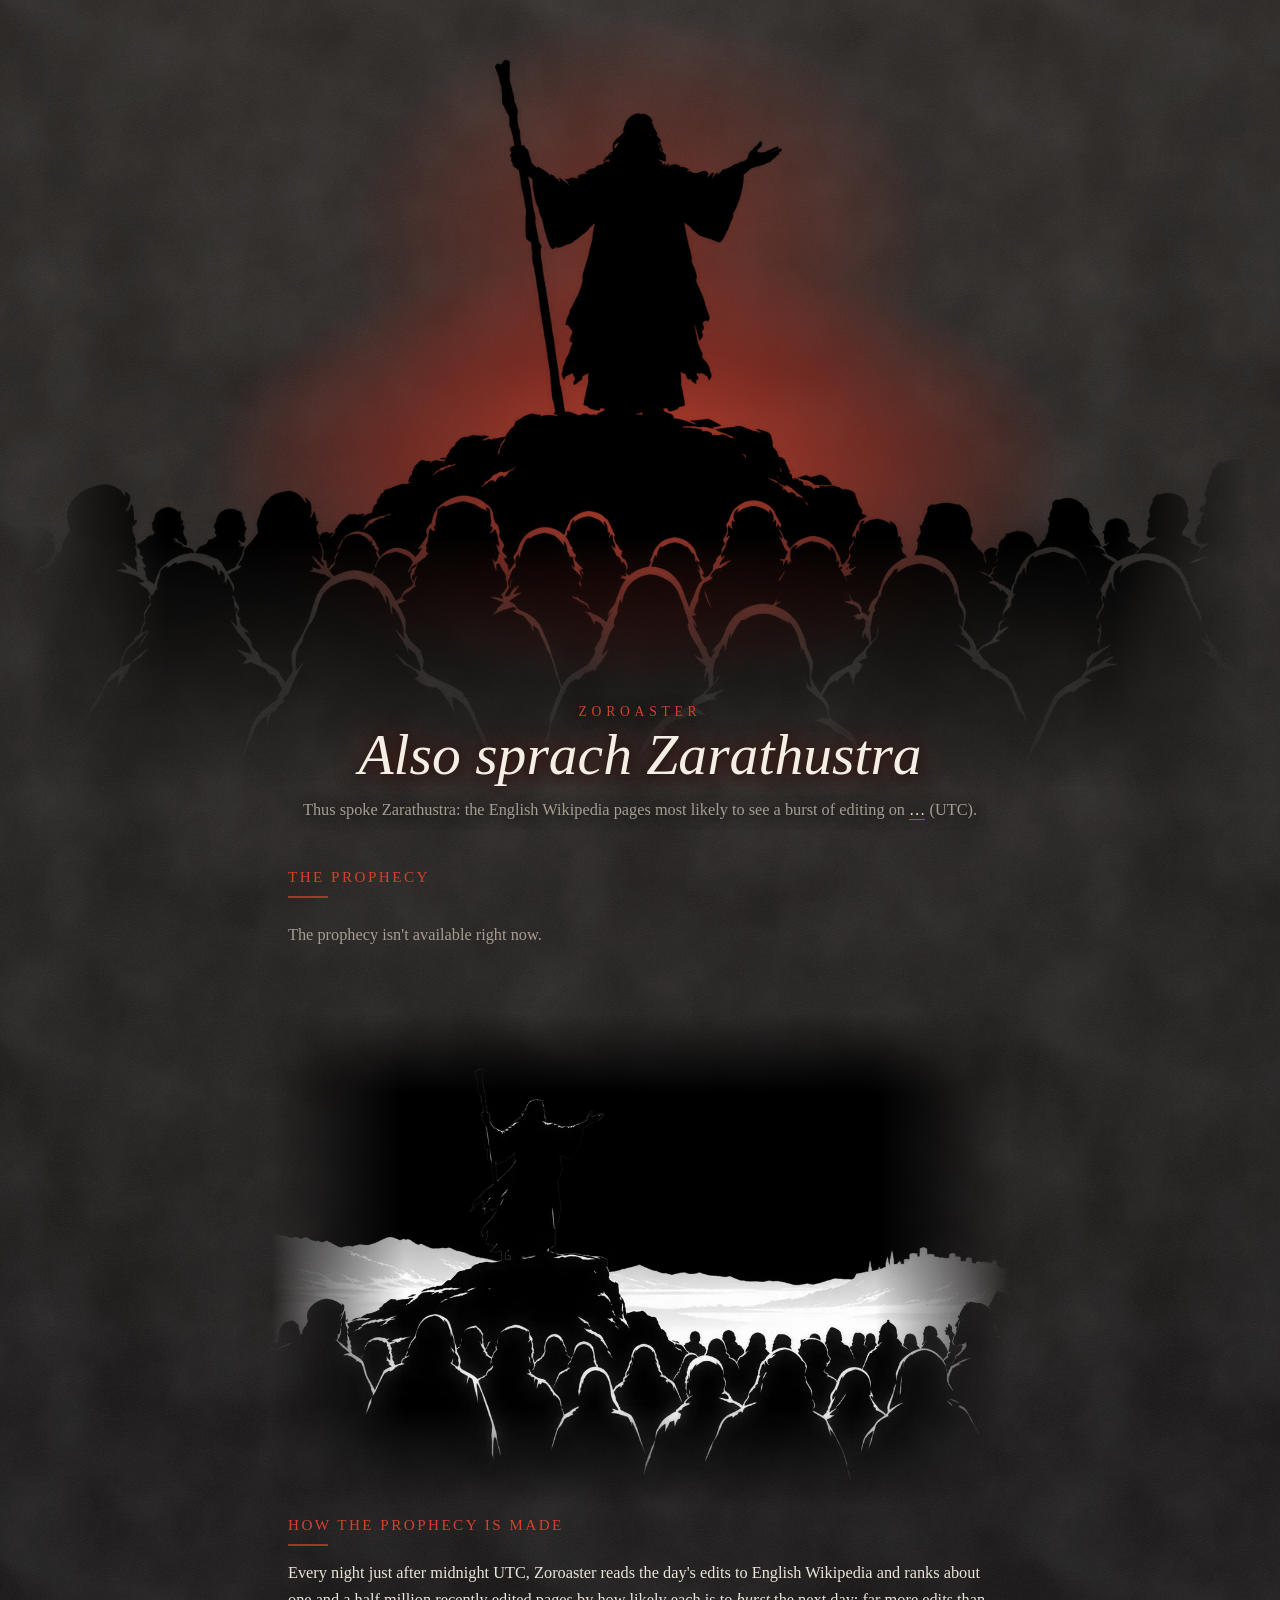
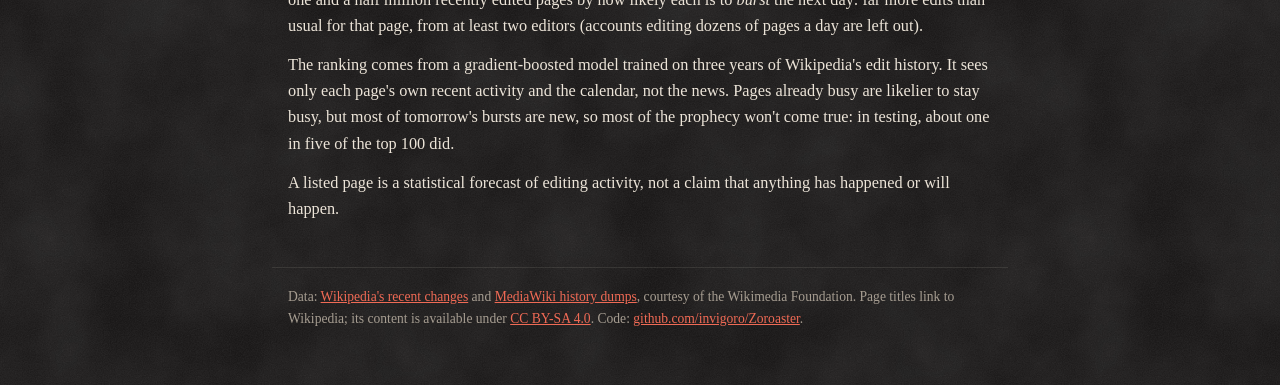
==== web/index.html @ 72b29cdd "Site: dark stone, red accents, and the prophet banner - The page is now dark stone with light text a" ====
<!doctype html>
<html lang="en">
<head>
  <meta charset="utf-8">
  <meta name="viewport" content="width=device-width, initial-scale=1">
  <meta name="color-scheme" content="dark">
  <meta name="theme-color" content="#151312">
  <title>Zoroaster: tomorrow's Wikipedia bursts</title>
  <meta name="description" content="Each night, Zoroaster reads the day's edits to English Wikipedia and foretells which pages will see a burst of editing tomorrow.">
  <link rel="stylesheet" href="style.css">
</head>
<body>
  <header class="hero">
    <div class="sky">
      <img class="banner" src="img/banner.webp" width="1536" height="1024" fetchpriority="high"
        alt="Silhouette of a prophet with a staff, one arm raised, addressing a crowd from a rocky outcrop">
    </div>
    <div class="masthead">
      <p class="kicker">Zoroaster</p>
      <h1>Also sprach Zarathustra</h1>
      <p class="lede">Thus spoke Zarathustra: the English Wikipedia pages most likely to see a burst of editing
        on <strong id="day">…</strong> (UTC).</p>
    </div>
  </header>

  <main>
    <section id="record" class="record" hidden>
      <h2>Yesterday's prophecy</h2>
      <p id="record-text"></p>
    </section>

    <section>
      <h2>The prophecy</h2>
      <ol id="pages" class="pages"><li class="placeholder">Consulting the flames…</li></ol>
    </section>

    <figure class="vision">
      <img src="img/zoroaster_1.webp" width="1200" height="800" loading="lazy" decoding="async"
        alt="Silhouette of the prophet on a crag above a gathered crowd, with a glowing valley and a distant city behind them">
    </figure>

    <section class="about">
      <h2>How the prophecy is made</h2>
      <p>Every night just after midnight UTC, Zoroaster reads the day's edits to English Wikipedia and ranks
        about one and a half million recently edited pages by how likely each is to <em>burst</em> the next day:
        far more edits than usual for that page, from at least two editors (accounts editing dozens of pages a
        day are left out).</p>
      <p>The ranking comes from a gradient-boosted model trained on three years of Wikipedia's edit history.
        It sees only each page's own recent activity and the calendar, not the news. Pages already busy are
        likelier to stay busy, but most of tomorrow's bursts are new, so most of the prophecy won't come true:
        in testing, about one in five of the top 100 did.</p>
      <p>A listed page is a statistical forecast of editing activity, not a claim that anything has happened or
        will happen.</p>
    </section>
  </main>

  <footer>
    <p>Data: <a href="https://www.mediawiki.org/wiki/API:RecentChanges">Wikipedia's recent changes</a> and
      <a href="https://dumps.wikimedia.org/other/mediawiki_history/readme.html">MediaWiki history dumps</a>,
      courtesy of the Wikimedia Foundation. Page titles link to Wikipedia; its content is available under
      <a href="https://creativecommons.org/licenses/by-sa/4.0/">CC BY-SA 4.0</a>.
      Code: <a href="https://github.com/invigoro/Zoroaster">github.com/invigoro/Zoroaster</a>.</p>
    <p id="generated"></p>
  </footer>

  <script src="app.js"></script>
</body>
</html>
---- web/style.css ----
/* Dark stone, light text, red accents. The stone texture is two layers of
   SVG noise drawn by the browser (fine grain and broad mottling), so it costs
   no download. Each filter's region is exactly its tile, which the noise's
   stitching needs to tile without seams (the default region is 10% larger). */
:root {
  color-scheme: dark;
  --stone: #1e1b19;
  --stone-deep: #121010;
  --text: #ece4d8;
  --muted: #a69d91;
  --red: #d4412e;
  --red-bright: #f06a55;
  --red-deep: #6e1a12;
  --rule: rgba(236, 228, 216, 0.1);
  --panel: rgba(0, 0, 0, 0.3);
  --grain: url("data:image/svg+xml,%3Csvg xmlns='http://www.w3.org/2000/svg' width='160' height='160'%3E%3Cfilter id='g' x='0' y='0' width='100%25' height='100%25'%3E%3CfeTurbulence type='fractalNoise' baseFrequency='.85' numOctaves='3' stitchTiles='stitch'/%3E%3CfeColorMatrix type='saturate' values='0'/%3E%3C/filter%3E%3Crect width='100%25' height='100%25' filter='url(%23g)' opacity='.09'/%3E%3C/svg%3E");
  --mottle: url("data:image/svg+xml,%3Csvg xmlns='http://www.w3.org/2000/svg' width='520' height='520'%3E%3Cfilter id='m' x='0' y='0' width='100%25' height='100%25'%3E%3CfeTurbulence type='fractalNoise' baseFrequency='.011' numOctaves='5' seed='7' stitchTiles='stitch'/%3E%3CfeColorMatrix type='saturate' values='0'/%3E%3C/filter%3E%3Crect width='100%25' height='100%25' filter='url(%23m)' opacity='.12'/%3E%3C/svg%3E");
}

* { box-sizing: border-box; }
html { min-height: 100%; }  /* the body's background covers the whole window, even past a short page */
body {
  margin: 0;
  color: var(--text);
  background:
    var(--grain),
    var(--mottle),
    radial-gradient(ellipse 120% 80% at 50% 0%, #2a2522 0%, var(--stone) 50%, var(--stone-deep) 100%) no-repeat,
    var(--stone-deep);
  font: 1.02rem/1.6 Georgia, "Iowan Old Style", "Palatino Linotype", serif;
}
a { color: var(--red-bright); }
a:hover { color: #ff8f7d; }

/* The banner: the art's white is transparent, so a red glow behind it fills the
   sky and lights the outlines in the crowd. Two crossed masks fade its sides
   and bottom into the stone. */
.hero { position: relative; max-width: 76rem; margin: 0 auto; }
.sky {
  background:
    radial-gradient(ellipse 46% 34% at 50% 58%, rgba(214, 64, 44, 0.85), rgba(160, 40, 28, 0.5) 45%, rgba(110, 26, 18, 0) 78%),
    radial-gradient(ellipse 34% 40% at 50% 30%, rgba(170, 44, 30, 0.55), rgba(170, 44, 30, 0) 72%);
}
.banner {
  display: block;
  width: 100%;
  height: auto;
  -webkit-mask-image: linear-gradient(to right, transparent, #000 11%, #000 89%, transparent),
    linear-gradient(to bottom, #000 66%, transparent 97%);
  -webkit-mask-composite: source-in;
          mask-image: linear-gradient(to right, transparent, #000 11%, #000 89%, transparent),
    linear-gradient(to bottom, #000 66%, transparent 97%);
          mask-composite: intersect;
}
.masthead {
  position: relative;
  max-width: 46rem;
  margin: -9% auto 0;
  padding: 0 1rem;
  text-align: center;
  text-shadow: 0 2px 14px rgba(0, 0, 0, 0.85);
}
.kicker { margin: 0; color: var(--red); letter-spacing: 0.35em; text-transform: uppercase; font-size: 0.85rem; }
h1 {
  margin: 0.15rem 0 0.7rem;
  font-size: clamp(2.2rem, 5.5vw, 3.6rem);
  line-height: 1.05;
  font-style: italic;
  font-weight: 400;
  color: #f5eee4;
  text-shadow: 0 0 28px rgba(212, 65, 46, 0.45), 0 2px 14px rgba(0, 0, 0, 0.85);
}
.lede { margin: 0; color: var(--muted); }
.lede strong { color: var(--text); font-weight: 400; border-bottom: 1px solid var(--red); }

main { max-width: 46rem; margin: 0 auto; padding: 0 1rem; }
h2 {
  margin: 2.6rem 0 0.9rem;
  color: var(--red);
  font-size: 0.95rem;
  font-weight: 400;
  text-transform: uppercase;
  letter-spacing: 0.16em;
}
h2::after { content: ""; display: block; width: 2.5rem; height: 2px; margin-top: 0.45rem; background: var(--red); opacity: 0.7; }

.record {
  margin-top: 2.4rem;
  padding: 0.2rem 1.2rem 1.1rem;
  background: var(--panel);
  border: 1px solid var(--rule);
  border-left: 3px solid var(--red);
  border-radius: 6px;
}
.record h2 { margin-top: 0.9rem; }
.record p { margin: 0; }
.record .hit { color: var(--red-bright); }

.pages { list-style: none; padding: 0; margin: 0; }
.pages li {
  display: grid;
  grid-template-columns: 2.4rem 1fr auto;
  gap: 0.2rem 0.75rem;
  align-items: baseline;
  padding: 0.6rem 0;
  border-bottom: 1px solid var(--rule);
}
.pages .rank { color: var(--red); font-style: italic; text-align: right; font-variant-numeric: tabular-nums; }
.pages .title { color: var(--text); font-size: 1.06rem; text-decoration: none; overflow-wrap: anywhere; }
.pages .title:hover { color: var(--red-bright); text-decoration: underline; }
.pages .chance { font-variant-numeric: tabular-nums; white-space: nowrap; }
.pages .detail { grid-column: 2 / 4; color: var(--muted); font-size: 0.88rem; }
.pages .meter { grid-column: 2 / 4; height: 3px; background: rgba(236, 228, 216, 0.07); border-radius: 2px; }
.pages .meter span { display: block; height: 100%; background: linear-gradient(90deg, var(--red-deep), var(--red)); border-radius: 2px; }
.pages .placeholder { display: block; color: var(--muted); border: 0; }

/* The second picture is a night scene on black. Crossed masks fade all four
   edges, including the bright horizon at the sides, into the stone. */
.vision { margin: 3.5rem -1rem 0; }
.vision img {
  display: block;
  width: 100%;
  height: auto;
  -webkit-mask-image: linear-gradient(to right, transparent, #000 18%, #000 82%, transparent),
    linear-gradient(to bottom, transparent, #000 16%, #000 80%, transparent);
  -webkit-mask-composite: source-in;
          mask-image: linear-gradient(to right, transparent, #000 18%, #000 82%, transparent),
    linear-gradient(to bottom, transparent, #000 16%, #000 80%, transparent);
          mask-composite: intersect;
}
.vision + .about h2 { margin-top: 0.5rem; }

.about p { margin: 0 0 0.85rem; }
footer {
  max-width: 46rem;
  margin: 2.8rem auto 0;
  padding: 1.1rem 1rem 3rem;
  border-top: 1px solid var(--rule);
  color: var(--muted);
  font-size: 0.85rem;
}
footer p { margin: 0 0 0.5rem; }

@media (max-width: 30rem) {
  .masthead { margin-top: -6%; }
  .pages li { grid-template-columns: 1.9rem 1fr auto; }
}
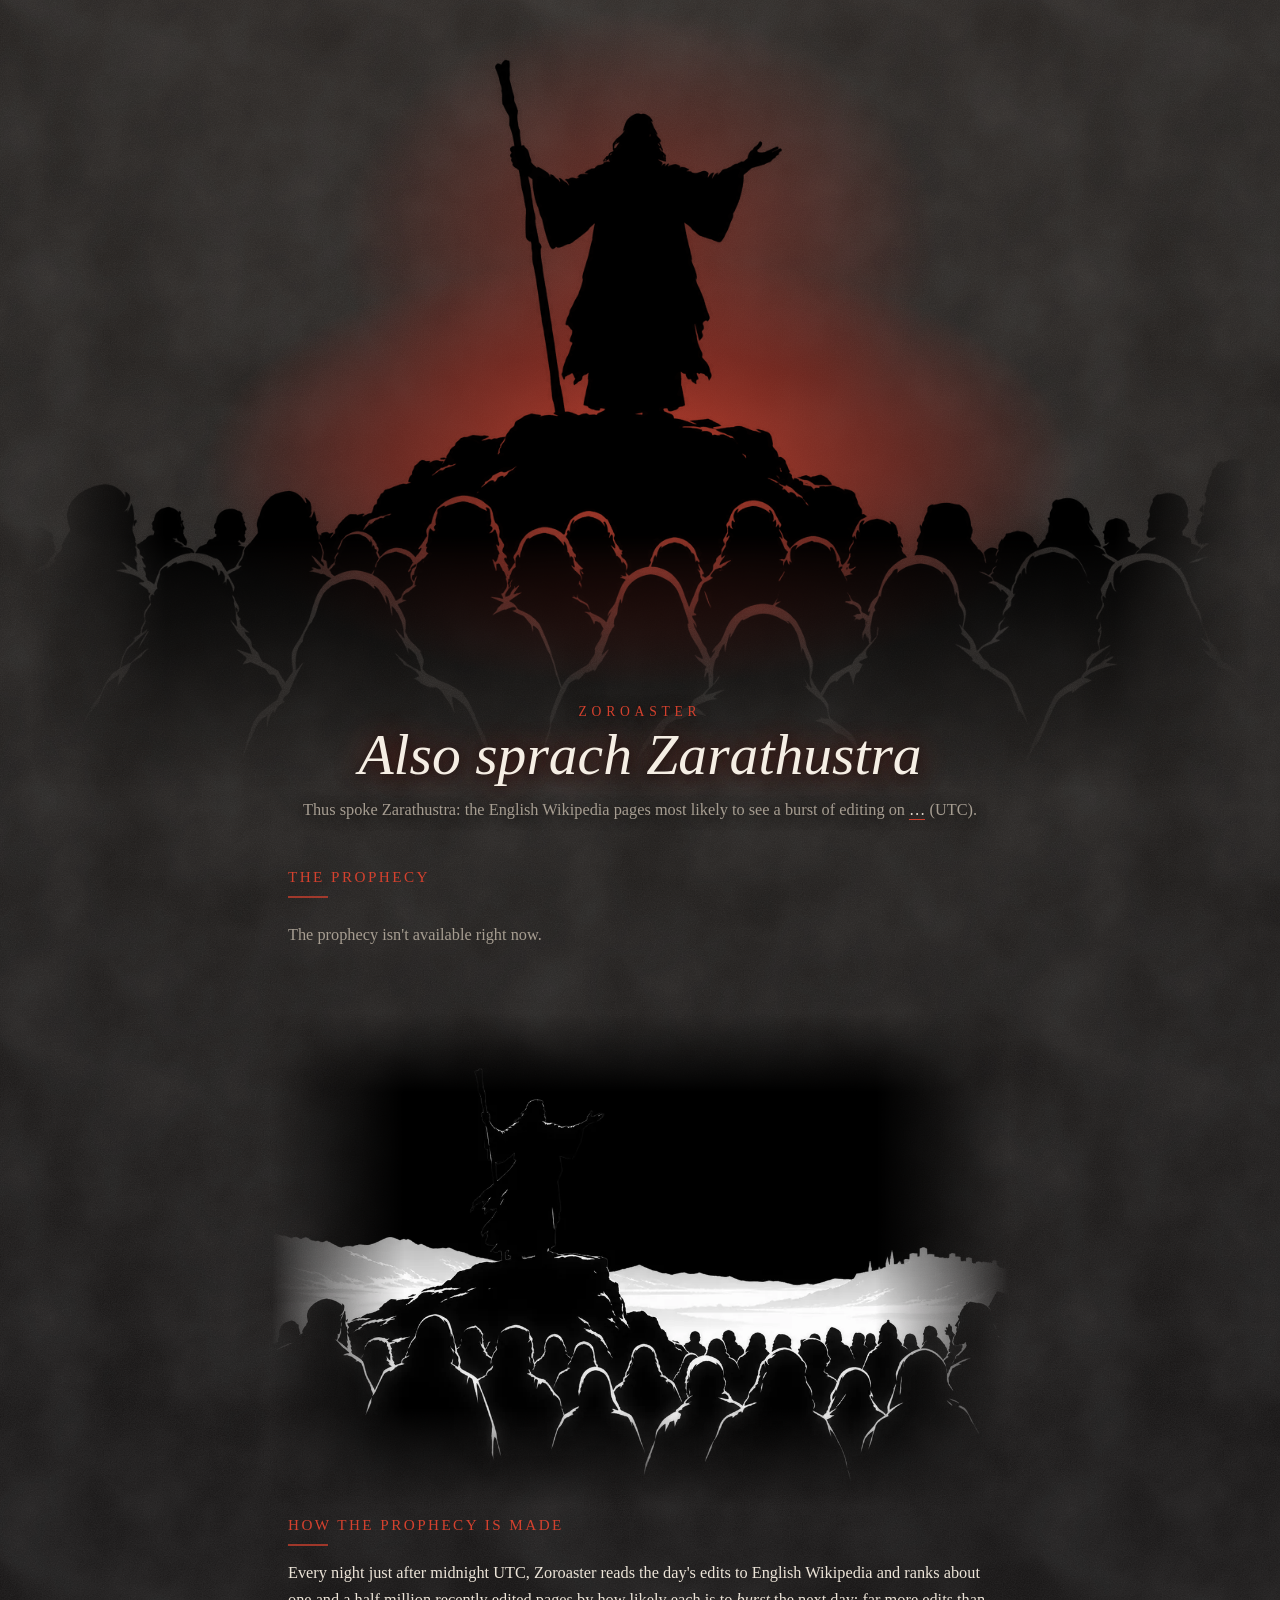
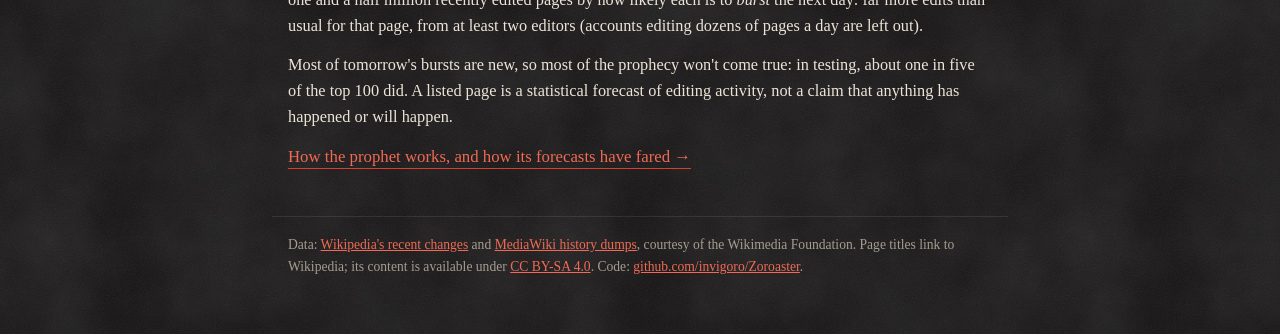
==== commit 29e5d5e0: "Site: a "How the prophet works" page - web/how.html explains the burst prophecy and the edit forecas" ====
--- a/web/index.html
+++ b/web/index.html
@@ -45,12 +45,10 @@
         about one and a half million recently edited pages by how likely each is to <em>burst</em> the next day:
         far more edits than usual for that page, from at least two editors (accounts editing dozens of pages a
         day are left out).</p>
-      <p>The ranking comes from a gradient-boosted model trained on three years of Wikipedia's edit history.
-        It sees only each page's own recent activity and the calendar, not the news. Pages already busy are
-        likelier to stay busy, but most of tomorrow's bursts are new, so most of the prophecy won't come true:
-        in testing, about one in five of the top 100 did.</p>
-      <p>A listed page is a statistical forecast of editing activity, not a claim that anything has happened or
-        will happen.</p>
+      <p>Most of tomorrow's bursts are new, so most of the prophecy won't come true: in testing, about one in five
+        of the top 100 did. A listed page is a statistical forecast of editing activity, not a claim that anything
+        has happened or will happen.</p>
+      <p class="more-link"><a href="how.html">How the prophet works, and how its forecasts have fared →</a></p>
     </section>
   </main>
 
--- a/web/style.css
+++ b/web/style.css
@@ -145,3 +145,49 @@
   .masthead { margin-top: -6%; }
   .pages li { grid-template-columns: 1.9rem 1fr auto; }
 }
+
+/* "How the prophet works" (how.html): a smaller banner, whole rather than
+   cropped, then the scores and every test forecast next to what happened. */
+.hero.compact .sky { max-width: 38rem; margin: 0 auto; }
+.hero.compact .masthead { margin-top: -4.5rem; }
+.kicker a { color: inherit; text-decoration: none; }
+.back { margin: 1.6rem 0 0; font-size: 0.95rem; }
+.back a { text-decoration: none; }
+.more-link { margin: 1.4rem 0 0; font-size: 1.05rem; }
+.more-link a { text-decoration: none; border-bottom: 1px solid var(--red); padding-bottom: 0.1rem; }
+.note { color: var(--muted); font-size: 0.88rem; }
+.label { margin: 0.4rem 0 1rem; padding: 0.8rem 1rem; background: rgba(110, 26, 18, 0.28);
+  border: 1px solid rgba(212, 65, 46, 0.35); border-radius: 6px; }
+.table-wrap { overflow-x: auto; }
+.scores { border-collapse: collapse; width: 100%; font-size: 0.9rem; font-variant-numeric: tabular-nums; }
+.scores th, .scores td { text-align: left; padding: 0.45rem 0.6rem; border-bottom: 1px solid var(--rule); }
+.scores th { color: var(--muted); font-weight: 400; }
+.scores td:first-child { color: var(--text); }
+.scores tr:nth-child(3) td:first-child { color: var(--red-bright); }  /* the prophet */
+.controls { display: flex; flex-wrap: wrap; gap: 0.5rem 1rem; align-items: center; margin: 1rem 0; padding: 0.6rem 0;
+  border-top: 1px solid var(--rule); border-bottom: 1px solid var(--rule); font-size: 0.9rem; }
+.controls select, .controls input { background: var(--stone-deep); color: var(--text); border: 1px solid var(--rule);
+  border-radius: 4px; padding: 0.25rem 0.4rem; font: inherit; }
+.day { padding: 0.9rem 1rem; margin: 0.8rem 0; background: var(--panel); border: 1px solid var(--rule); border-radius: 6px; }
+.day h3 { margin: 0; font-size: 1.05rem; font-weight: 400; }
+.day h3 a { color: var(--text); text-decoration: none; }
+.day h3 a:hover { color: var(--red-bright); text-decoration: underline; }
+.badge { margin-left: 0.5rem; color: var(--muted); font-size: 0.78rem; white-space: nowrap; }
+.grid { display: grid; grid-template-columns: 13rem 1fr; gap: 0.35rem 0.8rem; margin-top: 0.6rem; font-size: 0.88rem; }
+.grid .who { color: var(--muted); }
+.chip { display: inline-block; margin: 0.1rem 0.15rem; padding: 0 0.4rem; border-radius: 4px; border: 1px solid var(--rule); }
+.chip.main { background: rgba(92, 160, 98, 0.2); color: #a8dca9; font-weight: 700; }
+.chip.hit { background: rgba(92, 160, 98, 0.14); color: #a8dca9; }
+.chip.miss { background: rgba(212, 65, 46, 0.14); color: #f19b8c; }
+.chip.withheld { font-style: italic; }
+.kinds { color: var(--muted); }
+.quote { margin: 0.35rem 0 0; color: var(--muted); font-style: italic; }
+.placeholder { color: var(--muted); }
+.more { margin: 0.6rem 0 0; padding: 0.4rem 1rem; background: transparent; color: var(--red-bright);
+  border: 1px solid var(--red); border-radius: 4px; font: inherit; cursor: pointer; }
+.more:hover { background: rgba(212, 65, 46, 0.15); }
+@media (max-width: 40rem) {
+  .hero.compact .masthead { margin-top: -2.5rem; }
+  .grid { grid-template-columns: 1fr; }
+  .grid .who { margin-top: 0.4rem; }
+}
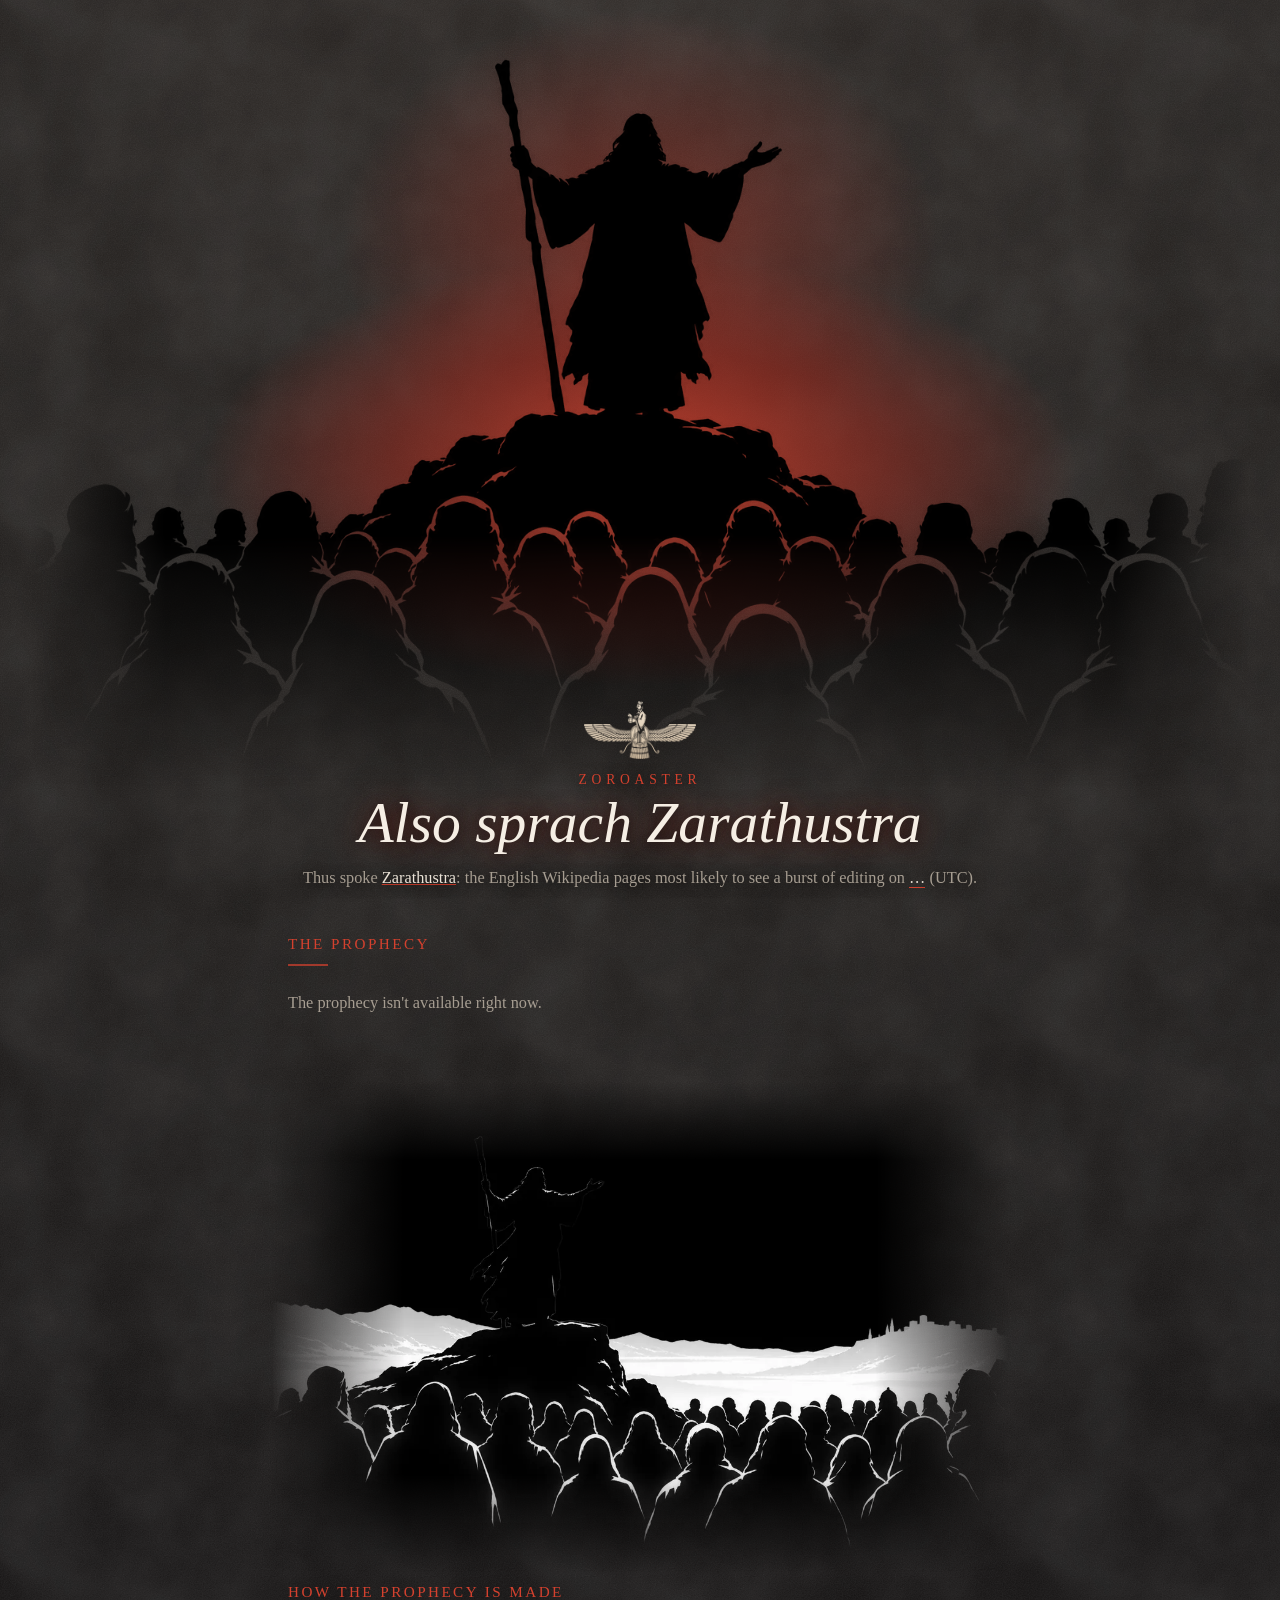
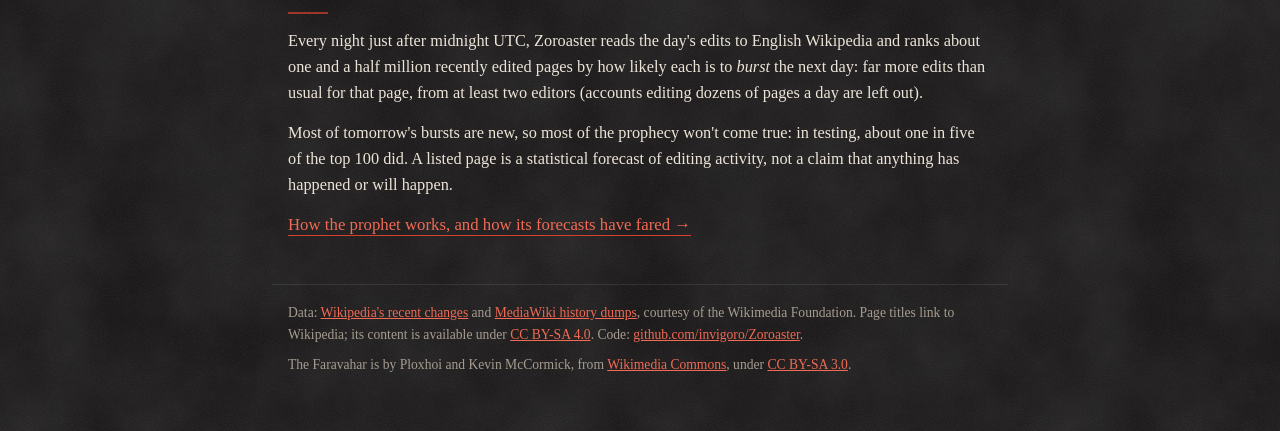
==== commit 2ba96cbc: "Site: the Faravahar emblem and favicon, and a link to Zoroaster - The Faravahar (Wikimedia Commons, " ====
--- a/web/index.html
+++ b/web/index.html
@@ -7,6 +7,7 @@
   <meta name="theme-color" content="#151312">
   <title>Zoroaster: tomorrow's Wikipedia bursts</title>
   <meta name="description" content="Each night, Zoroaster reads the day's edits to English Wikipedia and foretells which pages will see a burst of editing tomorrow.">
+  <link rel="icon" type="image/png" href="img/favicon.png">
   <link rel="stylesheet" href="style.css">
 </head>
 <body>
@@ -16,9 +17,10 @@
         alt="Silhouette of a prophet with a staff, one arm raised, addressing a crowd from a rocky outcrop">
     </div>
     <div class="masthead">
+      <span class="emblem" role="img" aria-label="The Faravahar, the winged symbol of Zoroastrianism"></span>
       <p class="kicker">Zoroaster</p>
       <h1>Also sprach Zarathustra</h1>
-      <p class="lede">Thus spoke Zarathustra: the English Wikipedia pages most likely to see a burst of editing
+      <p class="lede">Thus spoke <a href="https://en.wikipedia.org/wiki/Zoroaster">Zarathustra</a>: the English Wikipedia pages most likely to see a burst of editing
         on <strong id="day">…</strong> (UTC).</p>
     </div>
   </header>
@@ -58,6 +60,9 @@
       courtesy of the Wikimedia Foundation. Page titles link to Wikipedia; its content is available under
       <a href="https://creativecommons.org/licenses/by-sa/4.0/">CC BY-SA 4.0</a>.
       Code: <a href="https://github.com/invigoro/Zoroaster">github.com/invigoro/Zoroaster</a>.</p>
+    <p>The Faravahar is by Ploxhoi and Kevin McCormick, from
+      <a href="https://commons.wikimedia.org/wiki/File:Faravahar.svg">Wikimedia Commons</a>, under
+      <a href="https://creativecommons.org/licenses/by-sa/3.0/">CC BY-SA 3.0</a>.</p>
     <p id="generated"></p>
   </footer>
 
--- a/web/style.css
+++ b/web/style.css
@@ -60,6 +60,20 @@
   text-align: center;
   text-shadow: 0 2px 14px rgba(0, 0, 0, 0.85);
 }
+/* The Faravahar, painted through its mask (img/faravahar.webp: white where the
+   symbol is, clear for its lines), so its color is set here. */
+.emblem {
+  display: block;
+  width: 7rem;
+  aspect-ratio: 480 / 249;
+  margin: 0 auto 0.6rem;
+  background: linear-gradient(#f3e6d3, #cdb89c);
+  -webkit-mask: url(img/faravahar.webp) center / contain no-repeat;
+          mask: url(img/faravahar.webp) center / contain no-repeat;
+  filter: drop-shadow(0 0 10px rgba(212, 65, 46, 0.55));
+}
+.lede a { color: var(--text); text-decoration-color: var(--red); }
+.lede a:hover { color: var(--red-bright); }
 .kicker { margin: 0; color: var(--red); letter-spacing: 0.35em; text-transform: uppercase; font-size: 0.85rem; }
 h1 {
   margin: 0.15rem 0 0.7rem;
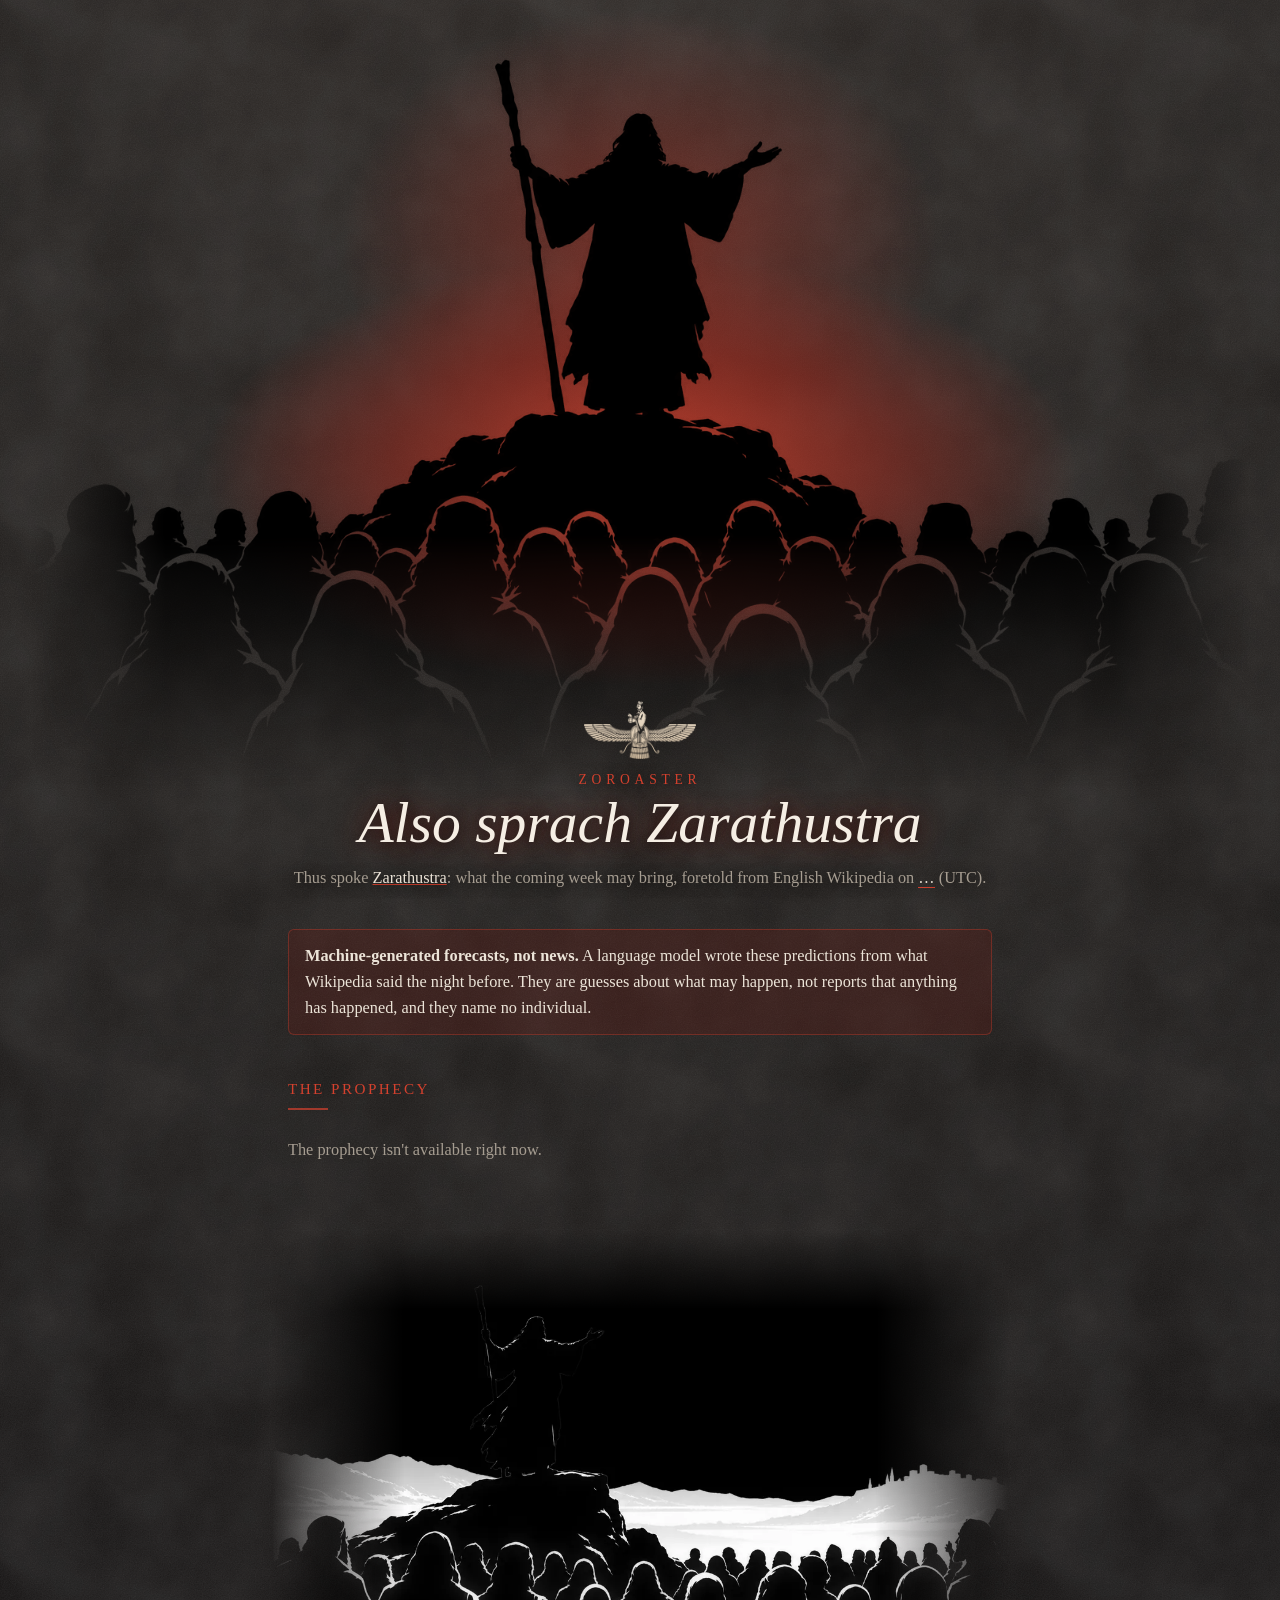
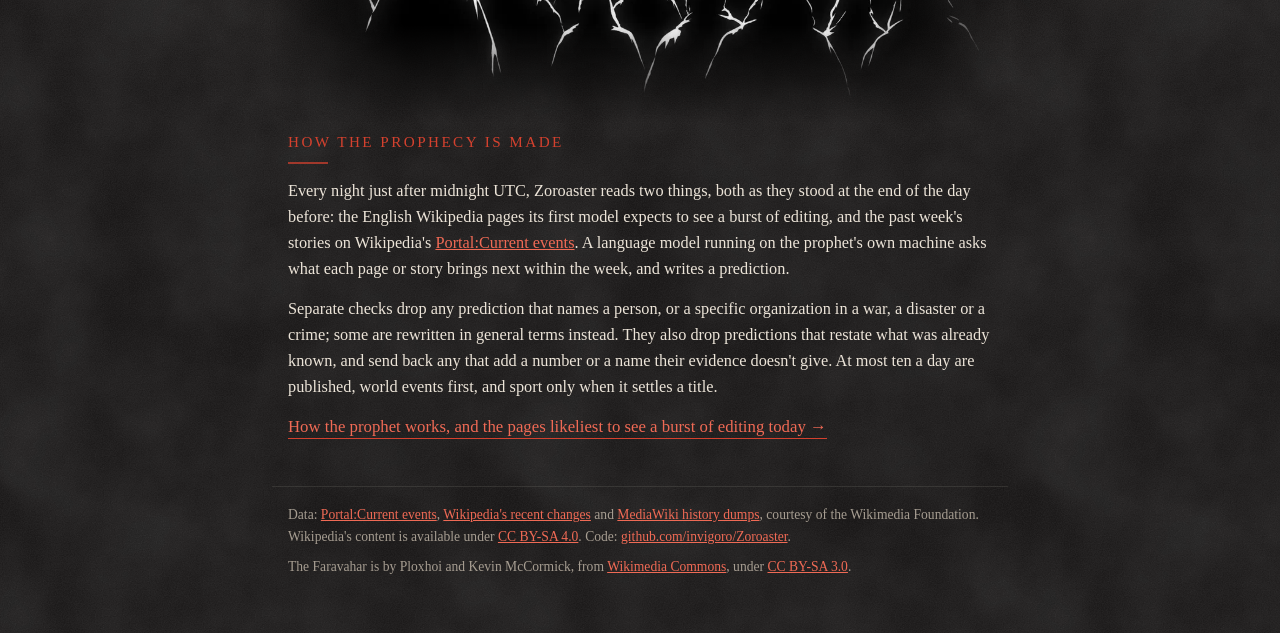
==== commit 2e8431a3: "Website: version 3's prophecy on the home page, the burst list moved The home page shows version 3's" ====
--- a/web/index.html
+++ b/web/index.html
@@ -5,8 +5,8 @@
   <meta name="viewport" content="width=device-width, initial-scale=1">
   <meta name="color-scheme" content="dark">
   <meta name="theme-color" content="#151312">
-  <title>Zoroaster: tomorrow's Wikipedia bursts</title>
-  <meta name="description" content="Each night, Zoroaster reads the day's edits to English Wikipedia and foretells which pages will see a burst of editing tomorrow.">
+  <title>Zoroaster: what the coming week may bring</title>
+  <meta name="description" content="Each night, a language model reads English Wikipedia's busiest pages and the week's current events, and foretells what the coming week may bring. Machine-generated forecasts, not news.">
   <link rel="icon" type="image/png" href="img/favicon.png">
   <link rel="stylesheet" href="style.css">
 </head>
@@ -20,20 +20,20 @@
       <span class="emblem" role="img" aria-label="The Faravahar, the winged symbol of Zoroastrianism"></span>
       <p class="kicker">Zoroaster</p>
       <h1>Also sprach Zarathustra</h1>
-      <p class="lede">Thus spoke <a href="https://en.wikipedia.org/wiki/Zoroaster">Zarathustra</a>: the English Wikipedia pages most likely to see a burst of editing
-        on <strong id="day">…</strong> (UTC).</p>
+      <p class="lede">Thus spoke <a href="https://en.wikipedia.org/wiki/Zoroaster">Zarathustra</a>: what the coming week
+        may bring, foretold from English Wikipedia on <strong id="day">…</strong> (UTC).</p>
     </div>
   </header>
 
   <main>
-    <section id="record" class="record" hidden>
-      <h2>Yesterday's prophecy</h2>
-      <p id="record-text"></p>
-    </section>
+    <div class="label" role="note"><strong>Machine-generated forecasts, not news.</strong> A language model wrote these
+      predictions from what Wikipedia said the night before. They are guesses about what may happen, not reports that
+      anything has happened, and they name no individual.</div>
 
     <section>
       <h2>The prophecy</h2>
-      <ol id="pages" class="pages"><li class="placeholder">Consulting the flames…</li></ol>
+      <ol id="prophecy" class="prophecy"><li class="placeholder">Consulting the flames…</li></ol>
+      <p class="day-pick" id="day-pick" hidden><label>Foretold on <select id="days"></select></label></p>
     </section>
 
     <figure class="vision">
@@ -43,21 +43,25 @@
 
     <section class="about">
       <h2>How the prophecy is made</h2>
-      <p>Every night just after midnight UTC, Zoroaster reads the day's edits to English Wikipedia and ranks
-        about one and a half million recently edited pages by how likely each is to <em>burst</em> the next day:
-        far more edits than usual for that page, from at least two editors (accounts editing dozens of pages a
-        day are left out).</p>
-      <p>Most of tomorrow's bursts are new, so most of the prophecy won't come true: in testing, about one in five
-        of the top 100 did. A listed page is a statistical forecast of editing activity, not a claim that anything
-        has happened or will happen.</p>
-      <p class="more-link"><a href="how.html">How the prophet works, and how its forecasts have fared →</a></p>
+      <p>Every night just after midnight UTC, Zoroaster reads two things, both as they stood at the end of the day
+        before: the English Wikipedia pages its first model expects to see a burst of editing, and the past week's
+        stories on Wikipedia's <a href="https://en.wikipedia.org/wiki/Portal:Current_events">Portal:Current events</a>.
+        A language model running on the prophet's own machine asks what each page or story brings next within the
+        week, and writes a prediction.</p>
+      <p>Separate checks drop any prediction that names a person, or a specific organization in a war, a disaster or a
+        crime; some are rewritten in general terms instead. They also drop predictions that restate what was already
+        known, and send back any that add a number or a name their evidence doesn't give. At most ten a day are
+        published, world events first, and sport only when it settles a title.</p>
+      <p class="more-link"><a href="how.html">How the prophet works, and the pages likeliest to see a burst of editing
+        today →</a></p>
     </section>
   </main>
 
   <footer>
-    <p>Data: <a href="https://www.mediawiki.org/wiki/API:RecentChanges">Wikipedia's recent changes</a> and
+    <p>Data: <a href="https://en.wikipedia.org/wiki/Portal:Current_events">Portal:Current events</a>,
+      <a href="https://www.mediawiki.org/wiki/API:RecentChanges">Wikipedia's recent changes</a> and
       <a href="https://dumps.wikimedia.org/other/mediawiki_history/readme.html">MediaWiki history dumps</a>,
-      courtesy of the Wikimedia Foundation. Page titles link to Wikipedia; its content is available under
+      courtesy of the Wikimedia Foundation. Wikipedia's content is available under
       <a href="https://creativecommons.org/licenses/by-sa/4.0/">CC BY-SA 4.0</a>.
       Code: <a href="https://github.com/invigoro/Zoroaster">github.com/invigoro/Zoroaster</a>.</p>
     <p>The Faravahar is by Ploxhoi and Kevin McCormick, from
--- a/web/style.css
+++ b/web/style.css
@@ -128,6 +128,43 @@
 .pages .meter span { display: block; height: 100%; background: linear-gradient(90deg, var(--red-deep), var(--red)); border-radius: 2px; }
 .pages .placeholder { display: block; color: var(--muted); border: 0; }
 
+/* Version 3's prophecy: numbered sentences, each with its topic, due date and confidence. */
+main > .label { margin-top: 2.4rem; }
+.prophecy { list-style: none; padding: 0; margin: 0; counter-reset: prophecy; }
+.prophecy li {
+  position: relative;
+  padding: 0.75rem 0 0.8rem 2.6rem;
+  border-bottom: 1px solid var(--rule);
+  counter-increment: prophecy;
+}
+.prophecy li::before {
+  content: counter(prophecy);
+  position: absolute;
+  left: 0;
+  width: 1.9rem;
+  text-align: right;
+  color: var(--red);
+  font-style: italic;
+  font-variant-numeric: tabular-nums;
+}
+.prophecy .text { margin: 0; font-size: 1.08rem; }
+.prophecy .meta { margin: 0.25rem 0 0; color: var(--muted); font-size: 0.88rem; }
+.prophecy .topic { color: var(--text); border: 1px solid var(--rule); border-radius: 4px; padding: 0 0.4rem; }
+.prophecy .placeholder { padding-left: 0; border: 0; color: var(--muted); }
+.prophecy .placeholder::before { content: none; }
+.day-pick { margin: 0.9rem 0 0; color: var(--muted); font-size: 0.92rem; }
+.day-pick select { background: var(--stone-deep); color: var(--text); border: 1px solid var(--rule);
+  border-radius: 4px; padding: 0.25rem 0.4rem; font: inherit; }
+
+/* Stage 1's list, on the "How the prophet works" page. */
+section .record { margin-top: 1.2rem; }
+.record h3 { margin: 0.9rem 0 0.4rem; color: var(--red); font-size: 0.85rem; font-weight: 400;
+  text-transform: uppercase; letter-spacing: 0.14em; }
+.list-day { margin: 1.4rem 0 0.2rem; color: var(--muted); }
+.list-day strong { color: var(--text); font-weight: 400; }
+main ul { padding-left: 1.2rem; }
+main ul li { margin: 0 0 0.45rem; }
+
 /* The second picture is a night scene on black. Crossed masks fade all four
    edges, including the bright horizon at the sides, into the stone. */
 .vision { margin: 3.5rem -1rem 0; }
@@ -158,6 +195,8 @@
 @media (max-width: 30rem) {
   .masthead { margin-top: -6%; }
   .pages li { grid-template-columns: 1.9rem 1fr auto; }
+  .prophecy li { padding-left: 2.2rem; }
+  .prophecy li::before { width: 1.6rem; }
 }
 
 /* "How the prophet works" (how.html): a smaller banner, whole rather than
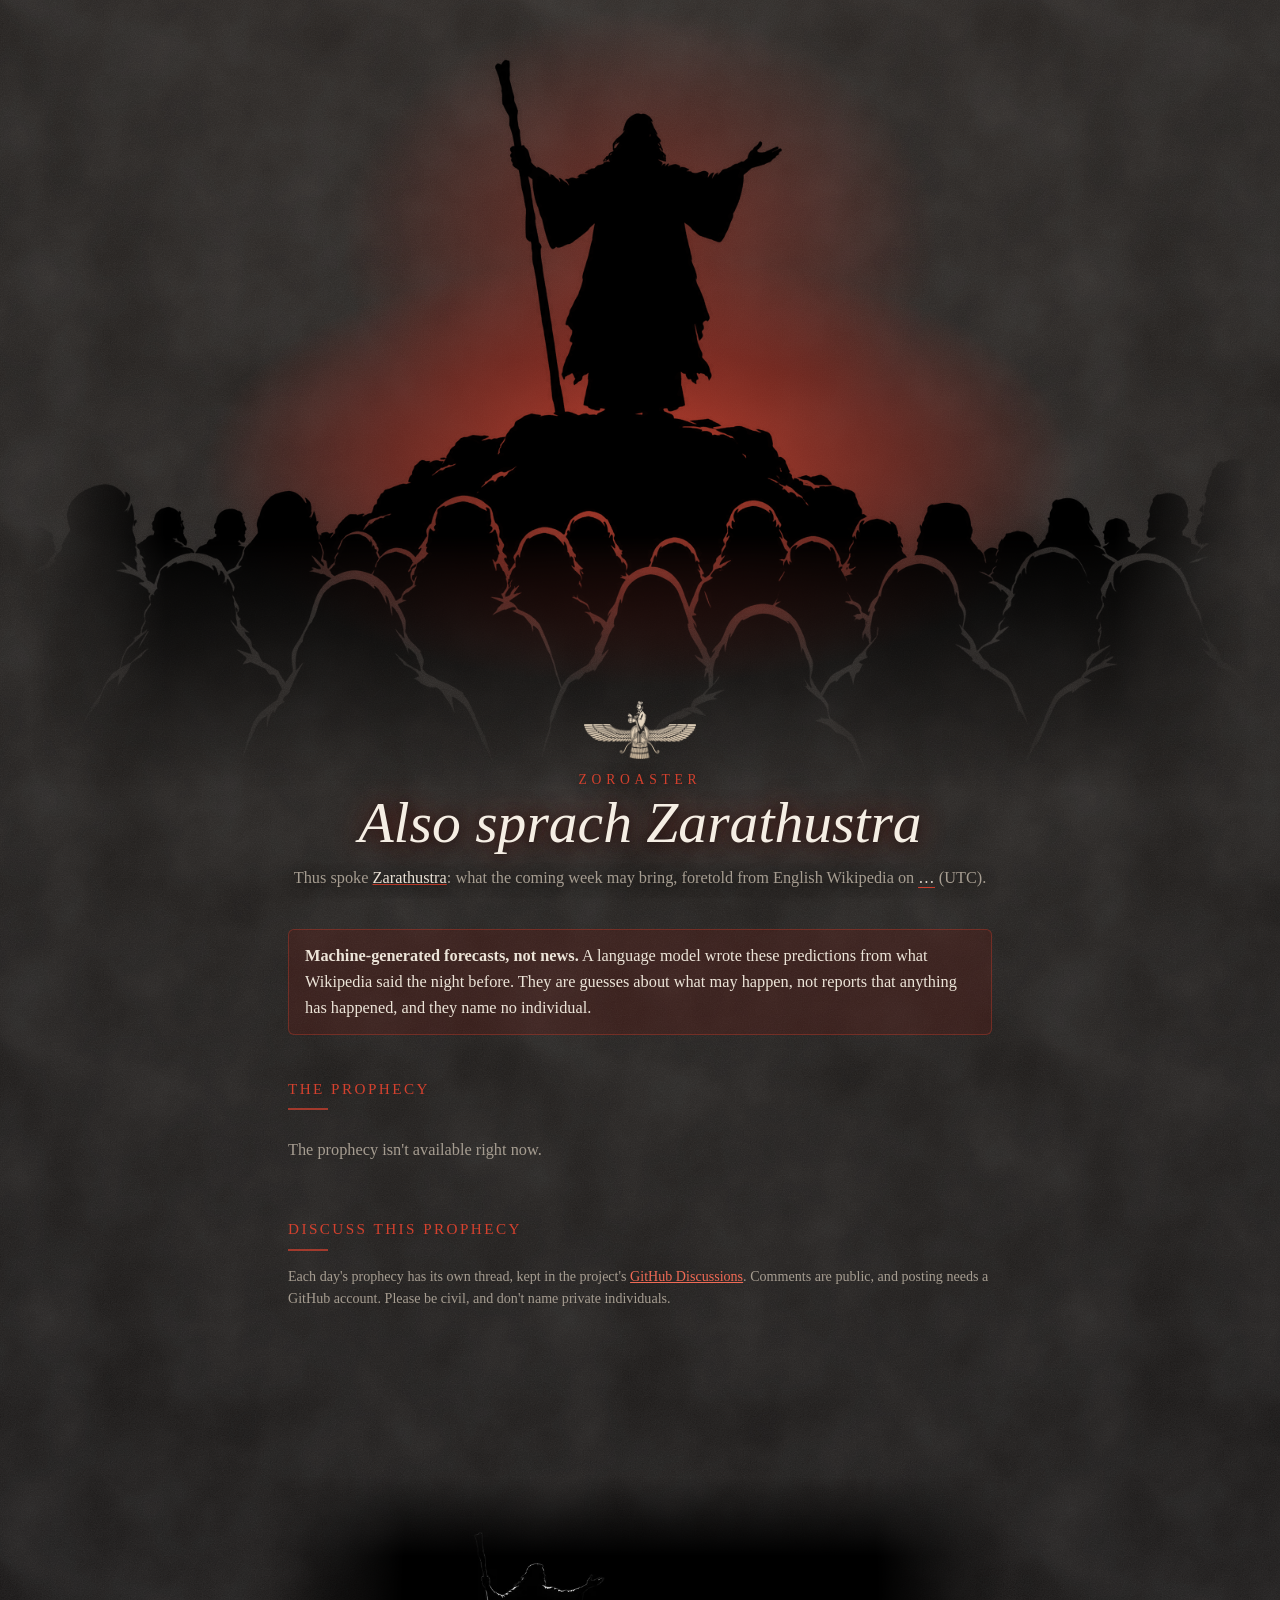
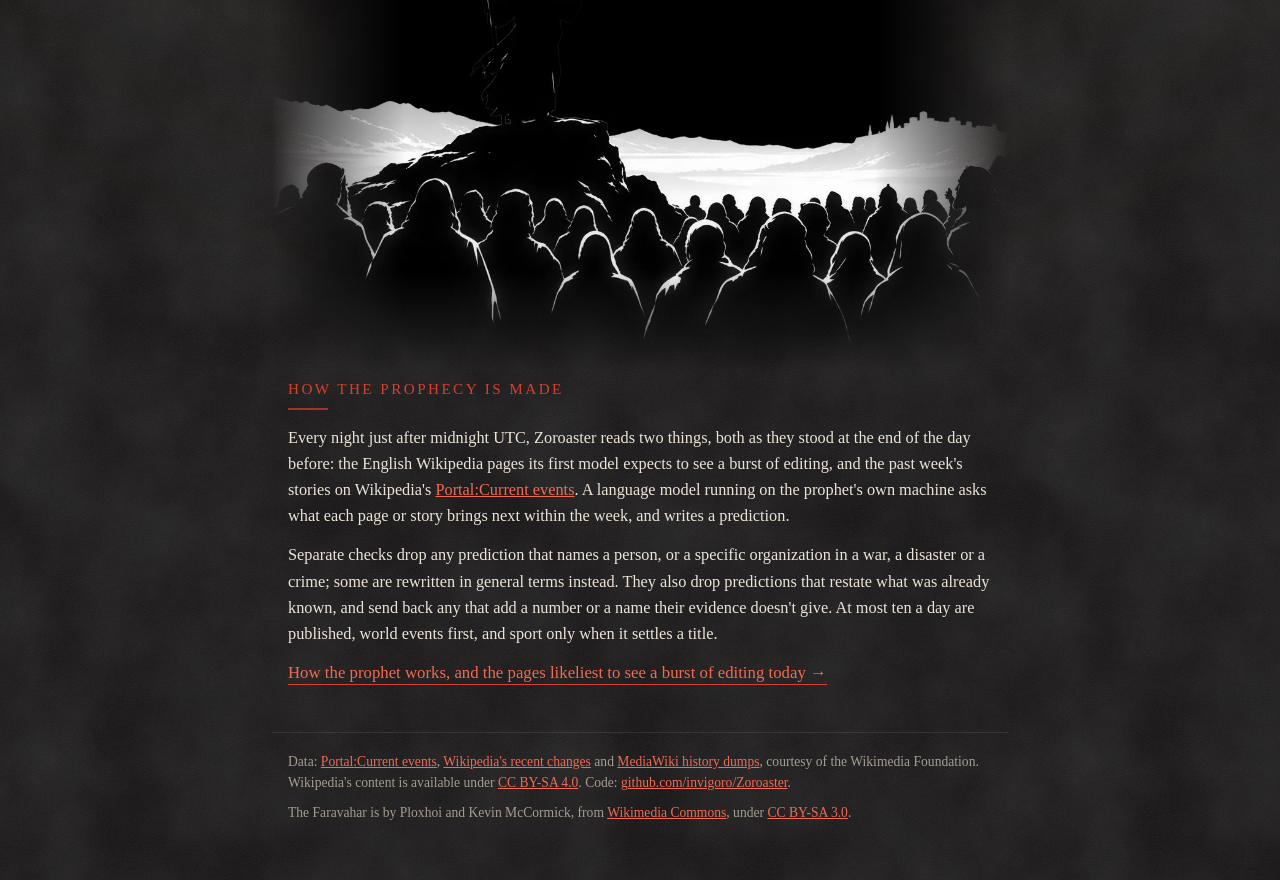
==== commit d44a95b5: "Comments on the home page: a giscus thread for each day's prophecy The user asked for comments on th" ====
--- a/web/index.html
+++ b/web/index.html
@@ -34,6 +34,14 @@
       <h2>The prophecy</h2>
       <ol id="prophecy" class="prophecy"><li class="placeholder">Consulting the flames…</li></ol>
       <p class="day-pick" id="day-pick" hidden><label>Foretold on <select id="days"></select></label></p>
+    </section>
+
+    <section class="comments" aria-labelledby="comments-title">
+      <h2 id="comments-title">Discuss this prophecy</h2>
+      <p class="note">Each day's prophecy has its own thread, kept in the project's
+        <a href="https://github.com/invigoro/Zoroaster/discussions">GitHub Discussions</a>. Comments are public, and
+        posting needs a GitHub account. Please be civil, and don't name private individuals.</p>
+      <div class="giscus"></div>
     </section>
 
     <figure class="vision">
--- a/web/style.css
+++ b/web/style.css
@@ -155,6 +155,10 @@
 .day-pick { margin: 0.9rem 0 0; color: var(--muted); font-size: 0.92rem; }
 .day-pick select { background: var(--stone-deep); color: var(--text); border: 1px solid var(--rule);
   border-radius: 4px; padding: 0.25rem 0.4rem; font: inherit; }
+
+/* Each day's comment thread (giscus), below its prophecy. */
+.comments .note { margin: 0 0 1rem; }
+.comments .giscus { min-height: 6rem; }
 
 /* Stage 1's list, on the "How the prophet works" page. */
 section .record { margin-top: 1.2rem; }
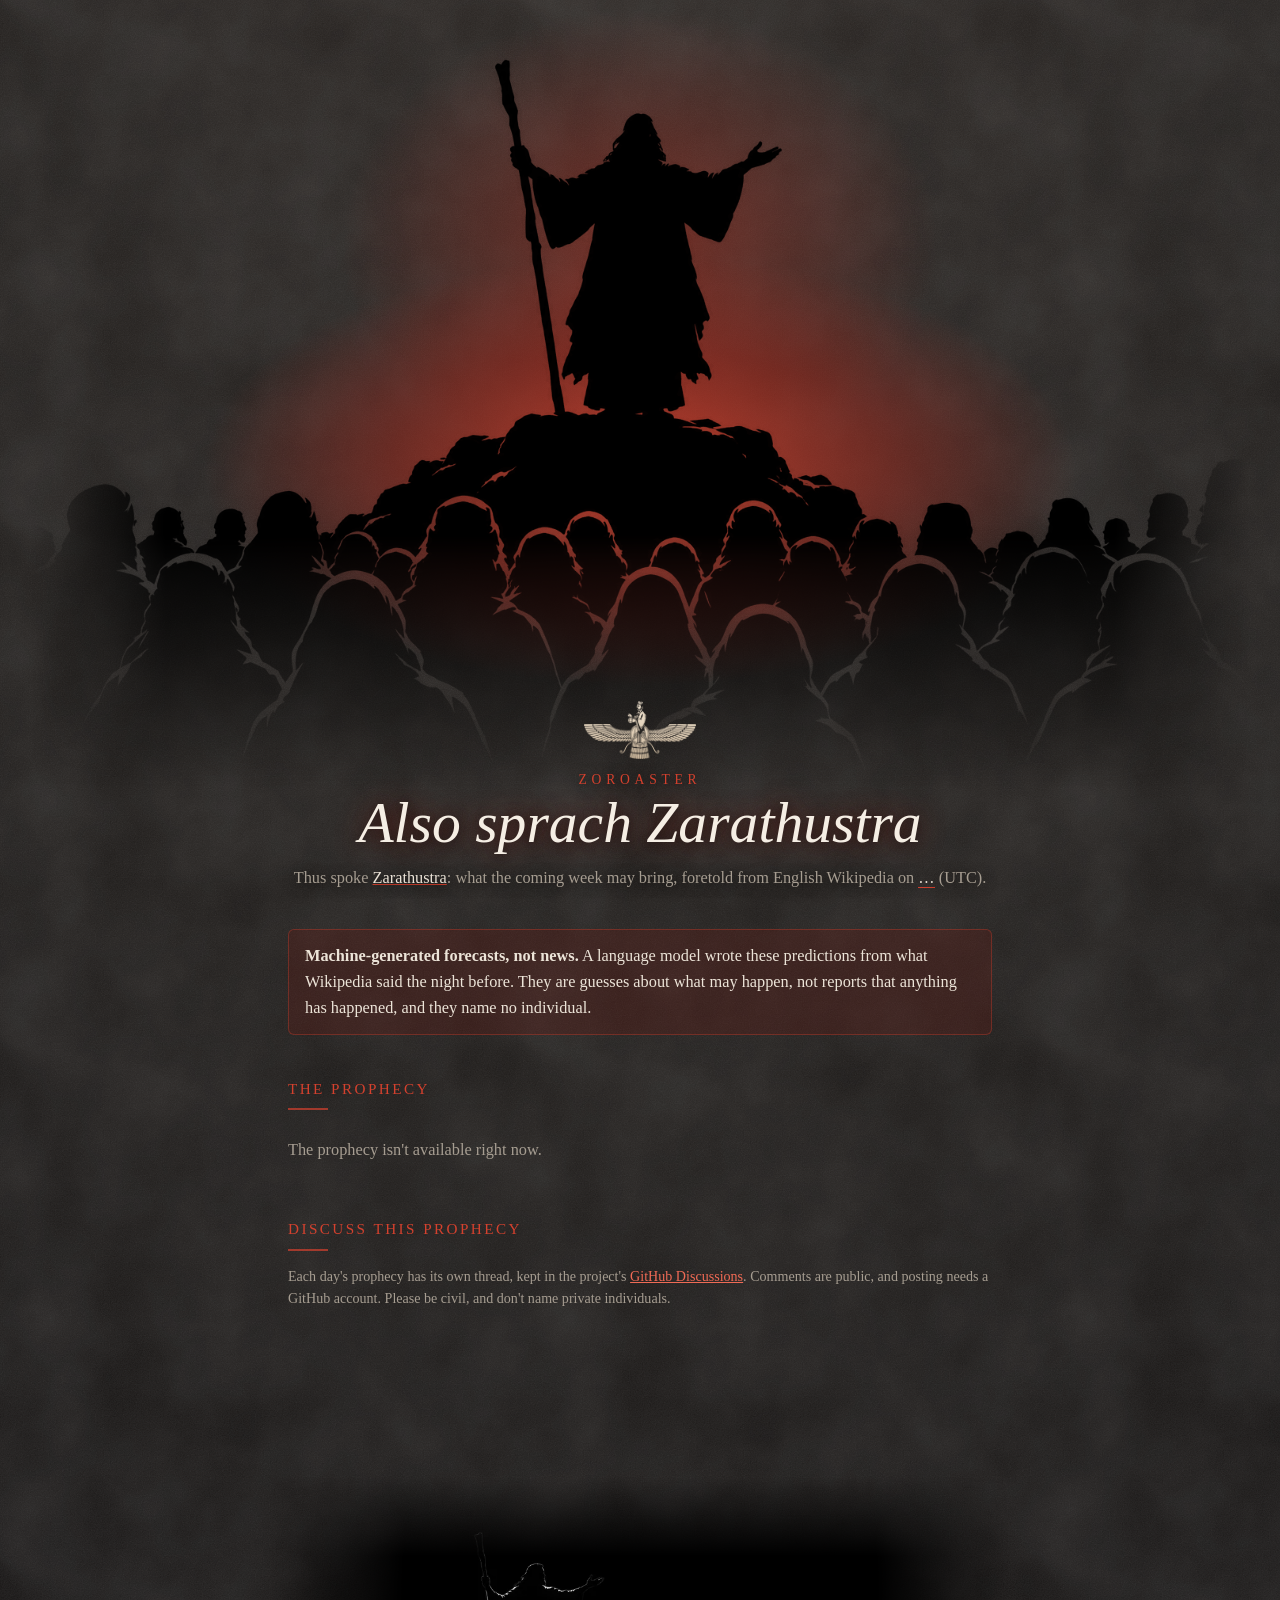
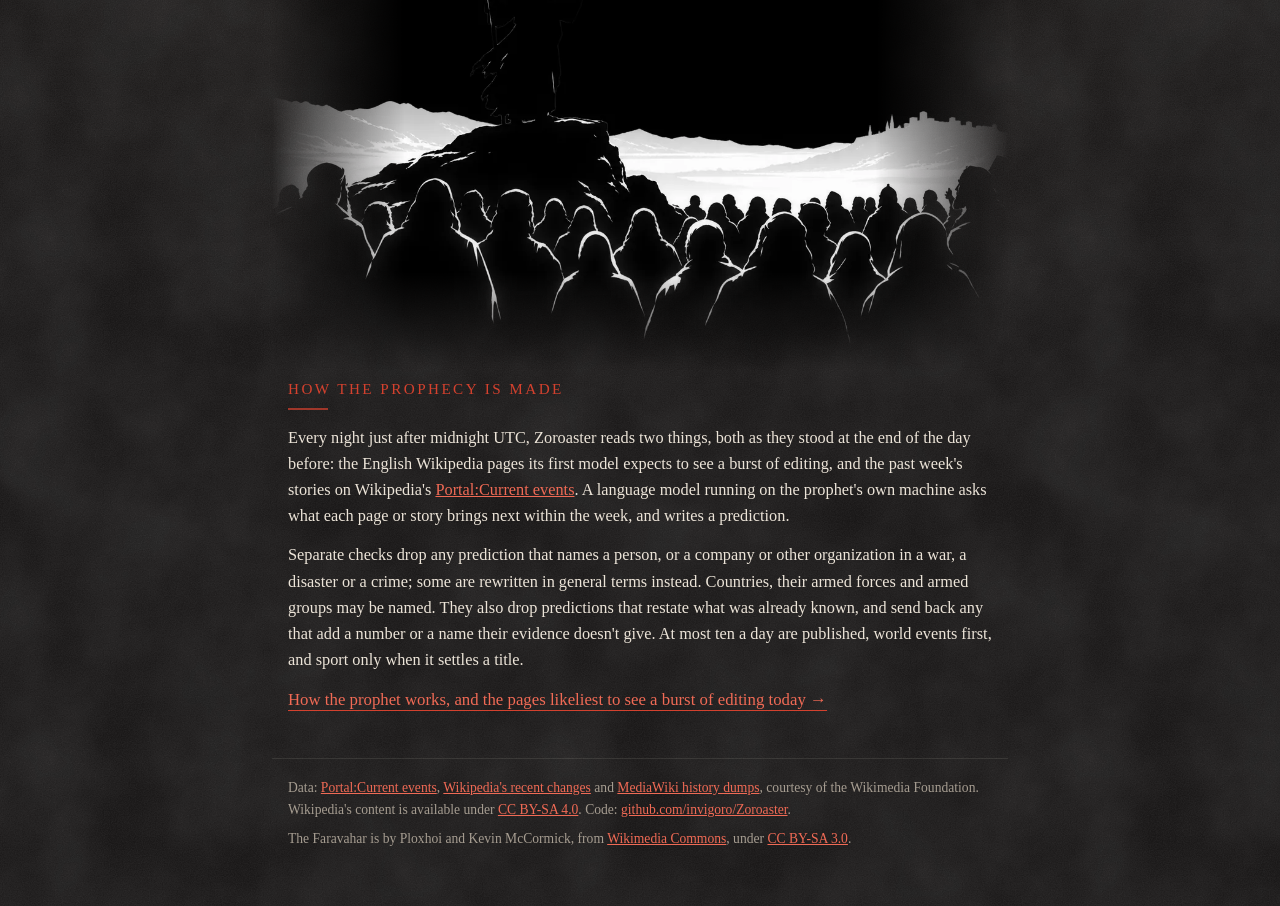
==== commit 1e97f589: "Armed groups may be named; sport names its teams; a review of the live days The user's decisions on " ====
--- a/web/index.html
+++ b/web/index.html
@@ -56,8 +56,9 @@
         stories on Wikipedia's <a href="https://en.wikipedia.org/wiki/Portal:Current_events">Portal:Current events</a>.
         A language model running on the prophet's own machine asks what each page or story brings next within the
         week, and writes a prediction.</p>
-      <p>Separate checks drop any prediction that names a person, or a specific organization in a war, a disaster or a
-        crime; some are rewritten in general terms instead. They also drop predictions that restate what was already
+      <p>Separate checks drop any prediction that names a person, or a company or other organization in a war, a
+        disaster or a crime; some are rewritten in general terms instead. Countries, their armed forces and armed
+        groups may be named. They also drop predictions that restate what was already
         known, and send back any that add a number or a name their evidence doesn't give. At most ten a day are
         published, world events first, and sport only when it settles a title.</p>
       <p class="more-link"><a href="how.html">How the prophet works, and the pages likeliest to see a burst of editing
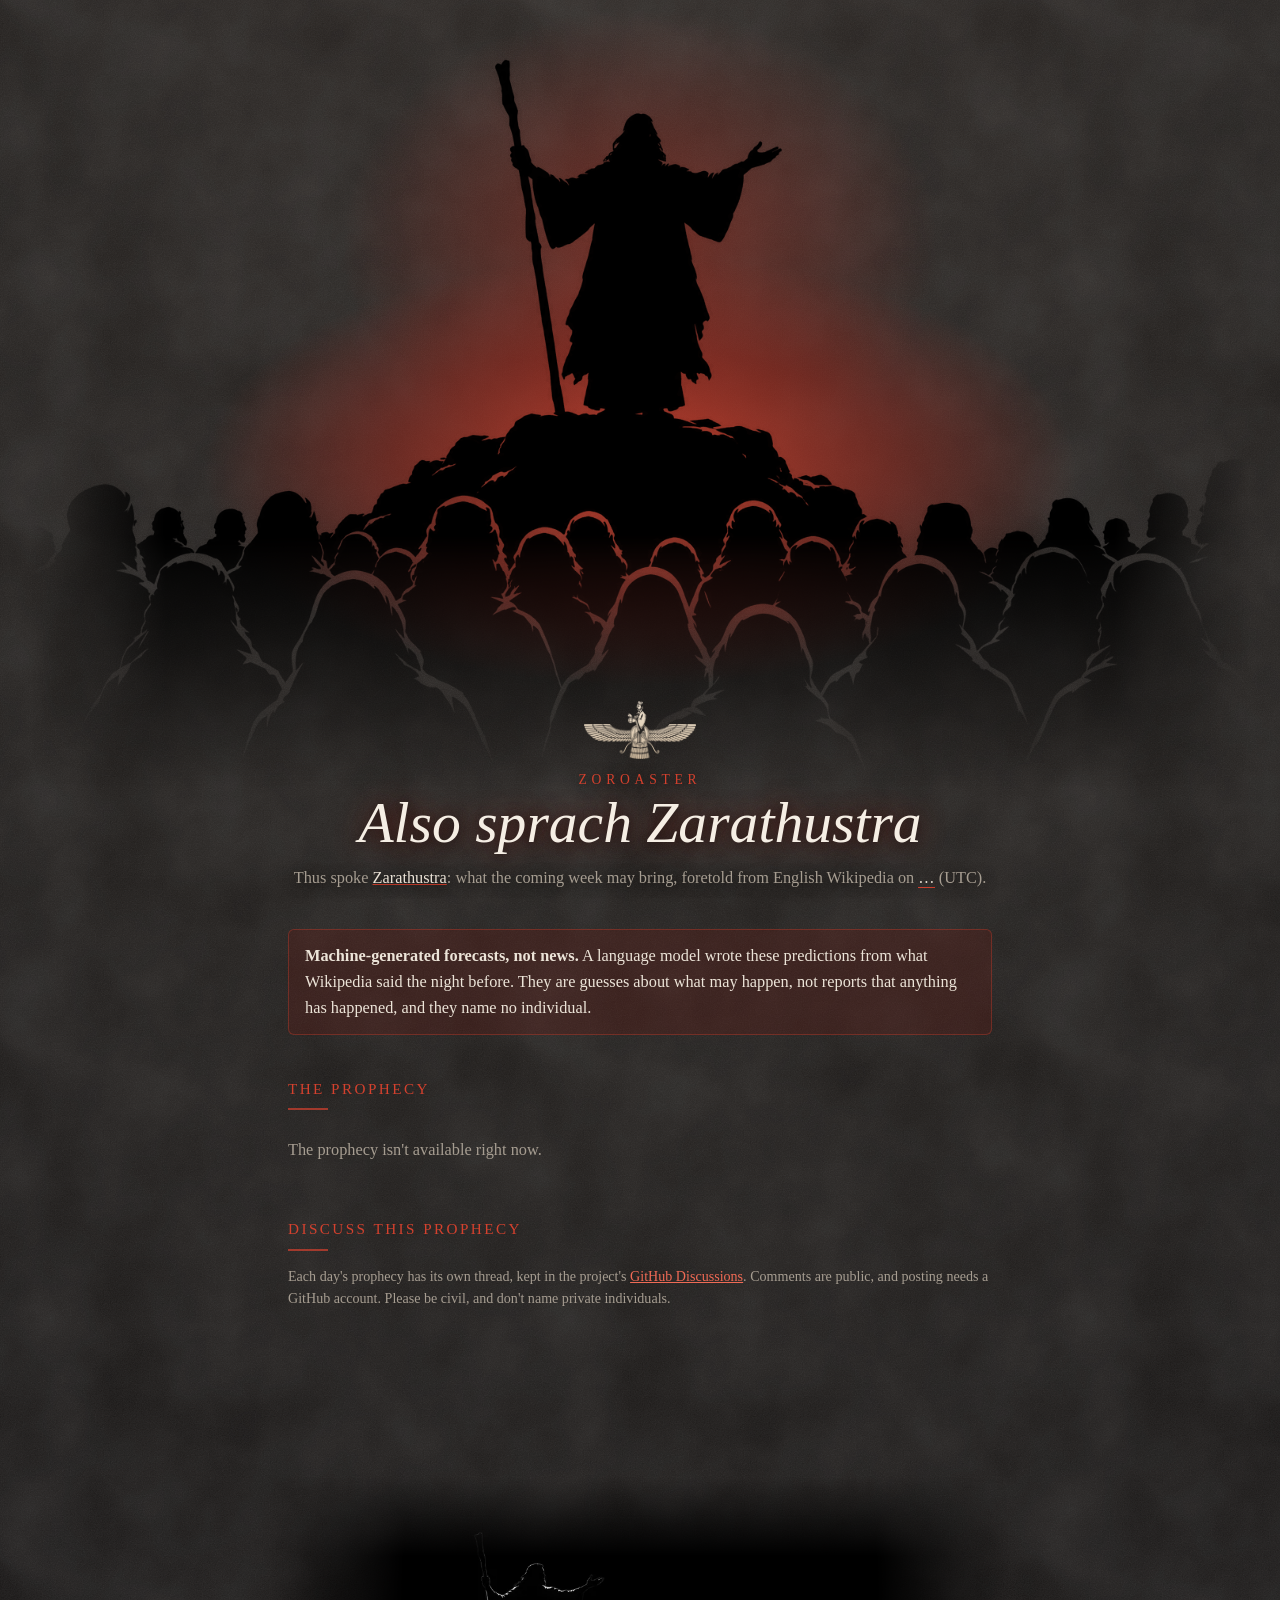
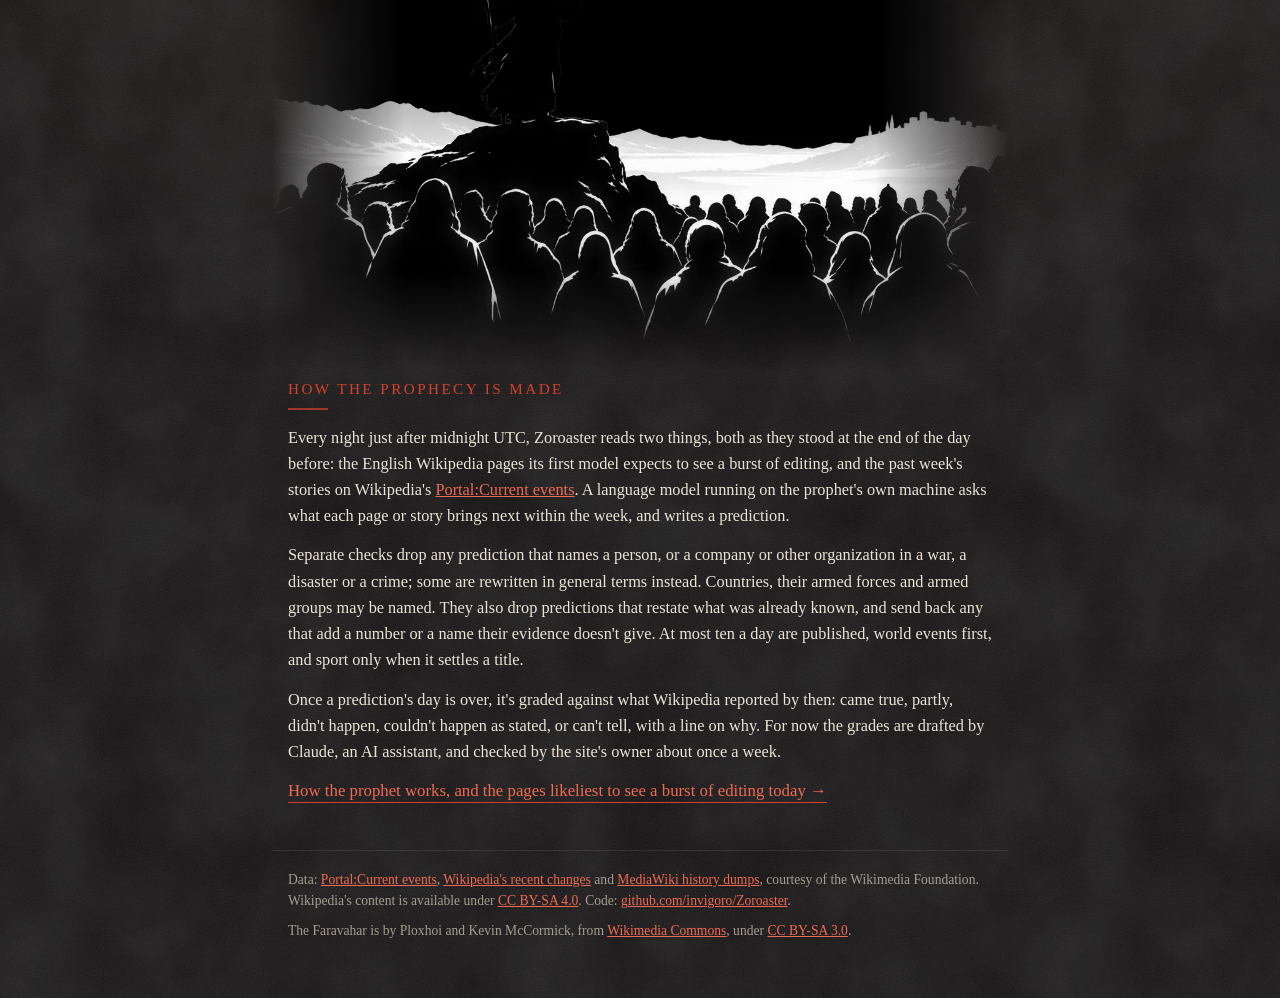
==== commit d1c297a9: "Show each prediction's grade on the site, or that it's past due - build_site.py puts each confirmed " ====
--- a/web/index.html
+++ b/web/index.html
@@ -32,6 +32,7 @@
 
     <section>
       <h2>The prophecy</h2>
+      <p class="late" id="late" role="note" hidden></p>
       <ol id="prophecy" class="prophecy"><li class="placeholder">Consulting the flames…</li></ol>
       <p class="day-pick" id="day-pick" hidden><label>Foretold on <select id="days"></select></label></p>
     </section>
@@ -61,6 +62,9 @@
         groups may be named. They also drop predictions that restate what was already
         known, and send back any that add a number or a name their evidence doesn't give. At most ten a day are
         published, world events first, and sport only when it settles a title.</p>
+      <p>Once a prediction's day is over, it's graded against what Wikipedia reported by then: came true, partly,
+        didn't happen, couldn't happen as stated, or can't tell, with a line on why. For now the grades are drafted by
+        Claude, an AI assistant, and checked by the site's owner about once a week.</p>
       <p class="more-link"><a href="how.html">How the prophet works, and the pages likeliest to see a burst of editing
         today →</a></p>
     </section>
--- a/web/style.css
+++ b/web/style.css
@@ -150,8 +150,20 @@
 .prophecy .text { margin: 0; font-size: 1.08rem; }
 .prophecy .meta { margin: 0.25rem 0 0; color: var(--muted); font-size: 0.88rem; }
 .prophecy .topic { color: var(--text); border: 1px solid var(--rule); border-radius: 4px; padding: 0 0.4rem; }
+/* A prediction's grade, once its due day is over: the outcome in its color, then one line on why. */
+.prophecy .verdict { margin: 0.45rem 0 0; color: var(--muted); font-size: 0.88rem; }
+.prophecy .verdict strong { padding: 0.05rem 0.45rem; border-radius: 4px; font-weight: 400; color: var(--text);
+  border: 1px solid var(--rule); }
+.prophecy .verdict.hit strong { background: rgba(92, 160, 98, 0.18); color: #a8dca9; border-color: transparent; }
+.prophecy .verdict.part strong { background: rgba(230, 184, 92, 0.15); color: #e8c983; border-color: transparent; }
+.prophecy .verdict.miss strong { background: rgba(212, 65, 46, 0.18); color: #f19b8c; border-color: transparent; }
+.prophecy .verdict .why { display: block; margin-top: 0.3rem; color: var(--text); opacity: 0.82; font-size: 0.92rem; }
+.prophecy .verdict.pending { font-style: italic; }
 .prophecy .placeholder { padding-left: 0; border: 0; color: var(--muted); }
 .prophecy .placeholder::before { content: none; }
+.late { margin: 0 0 0.9rem; padding: 0.55rem 0.9rem; border-left: 3px solid var(--red); background: var(--panel);
+  color: var(--muted); font-size: 0.92rem; }
+.late strong { color: var(--text); }
 .day-pick { margin: 0.9rem 0 0; color: var(--muted); font-size: 0.92rem; }
 .day-pick select { background: var(--stone-deep); color: var(--text); border: 1px solid var(--rule);
   border-radius: 4px; padding: 0.25rem 0.4rem; font: inherit; }
